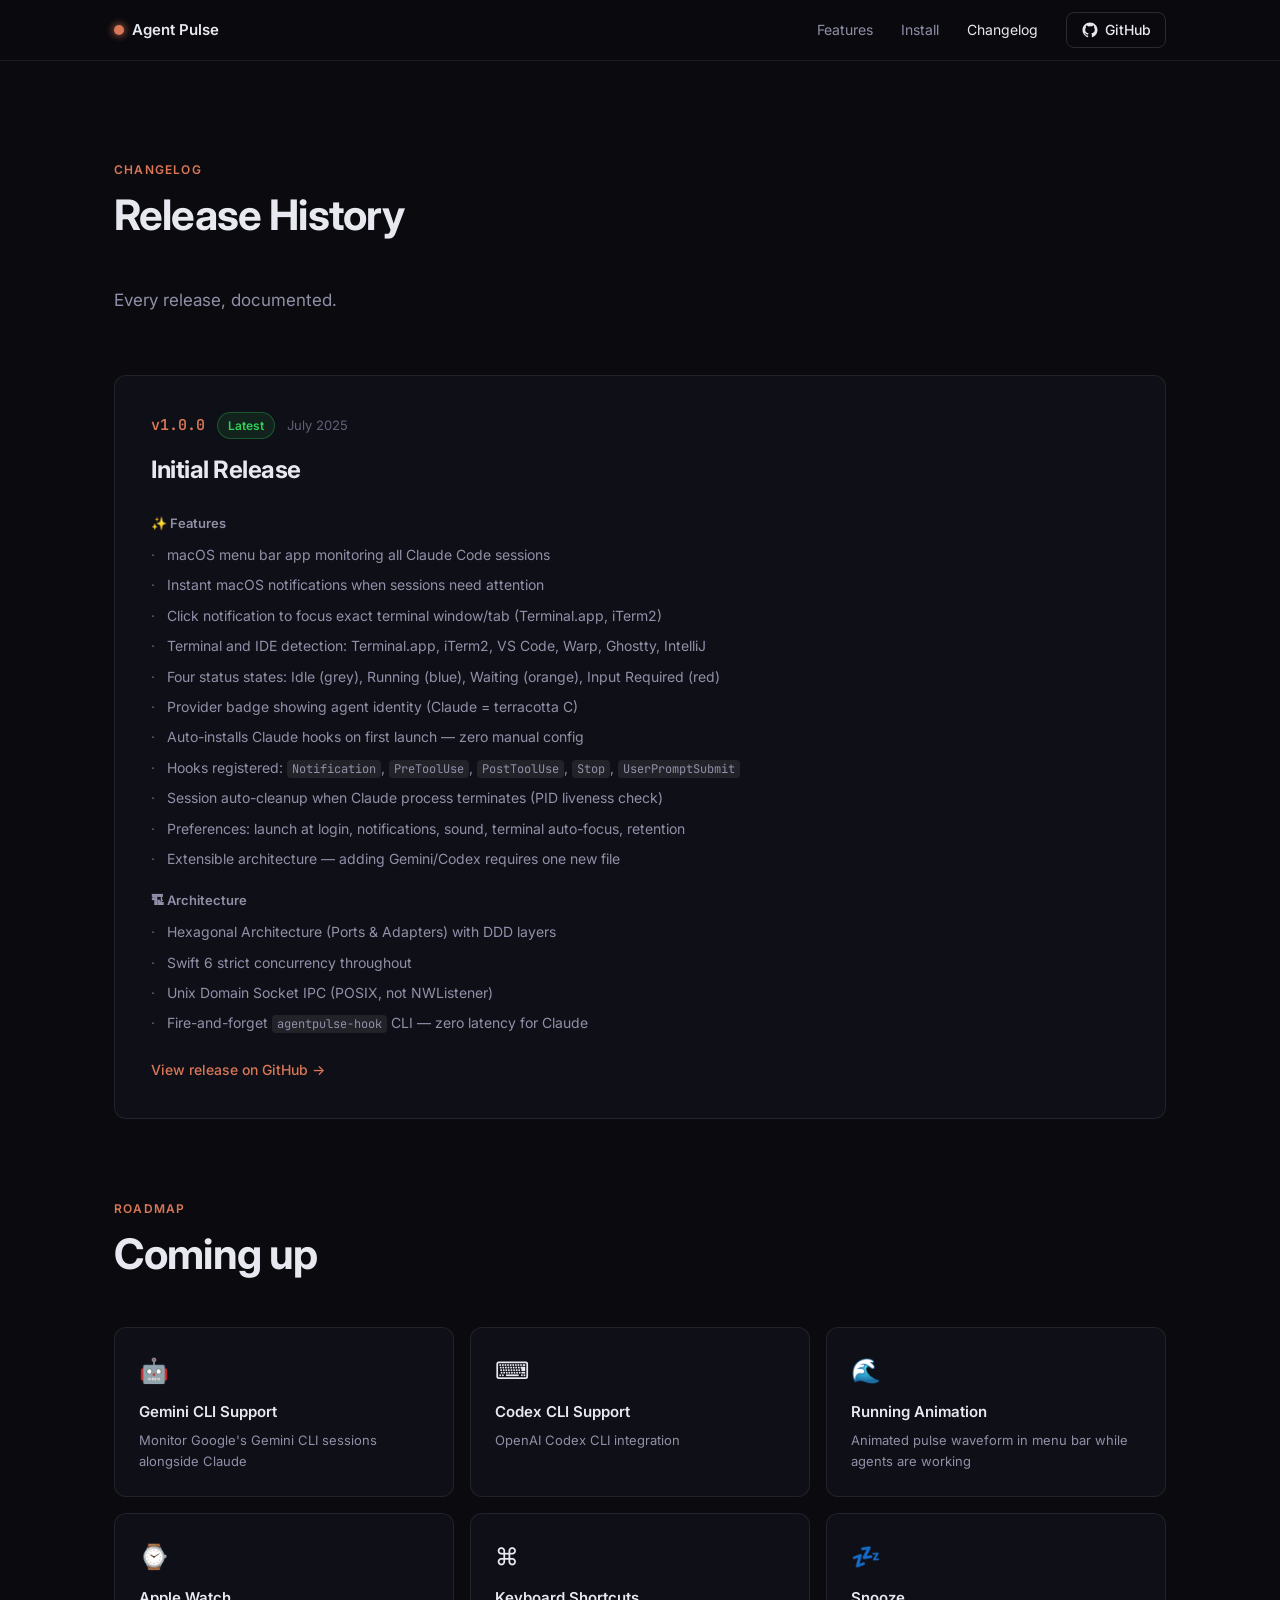
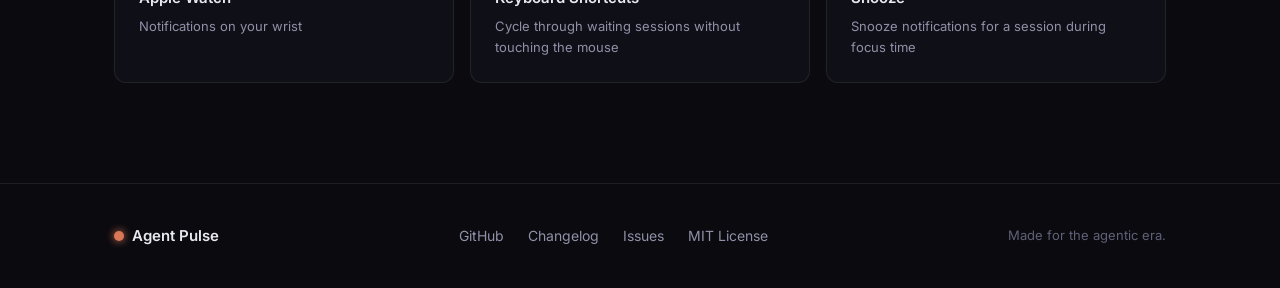
==== docs/changelog.html @ 5df6e978 "Add GitHub Pages site with hero, features, install, changelog" ====
<!DOCTYPE html>
<html lang="en">
<head>
  <meta charset="UTF-8" />
  <meta name="viewport" content="width=device-width, initial-scale=1.0" />
  <title>Changelog — Agent Pulse</title>
  <meta name="description" content="Agent Pulse release history and changelog." />
  <link rel="stylesheet" href="assets/css/style.css" />
  <link href="https://fonts.googleapis.com/css2?family=Inter:wght@300;400;500;600;700&family=JetBrains+Mono:wght@400;500&display=swap" rel="stylesheet" />
</head>
<body>

<nav class="nav">
  <div class="nav-inner">
    <div class="nav-logo">
      <a href="index.html" style="display:flex;align-items:center;gap:8px;text-decoration:none;color:inherit">
        <span class="nav-dot"></span>
        <span class="nav-name">Agent Pulse</span>
      </a>
    </div>
    <div class="nav-links">
      <a href="index.html#features">Features</a>
      <a href="index.html#install">Install</a>
      <a href="changelog.html" class="nav-active">Changelog</a>
      <a href="https://github.com/useagentpulse/agentpulse-app" target="_blank" class="nav-github">
        <svg width="18" height="18" viewBox="0 0 24 24" fill="currentColor"><path d="M12 2C6.477 2 2 6.484 2 12.017c0 4.425 2.865 8.18 6.839 9.504.5.092.682-.217.682-.483 0-.237-.008-.868-.013-1.703-2.782.605-3.369-1.343-3.369-1.343-.454-1.158-1.11-1.466-1.11-1.466-.908-.62.069-.608.069-.608 1.003.07 1.531 1.032 1.531 1.032.892 1.53 2.341 1.088 2.91.832.092-.647.35-1.088.636-1.338-2.22-.253-4.555-1.113-4.555-4.951 0-1.093.39-1.988 1.029-2.688-.103-.253-.446-1.272.098-2.65 0 0 .84-.27 2.75 1.026A9.564 9.564 0 0112 6.844c.85.004 1.705.115 2.504.337 1.909-1.296 2.747-1.027 2.747-1.027.546 1.379.202 2.398.1 2.651.64.7 1.028 1.595 1.028 2.688 0 3.848-2.339 4.695-4.566 4.943.359.309.678.92.678 1.855 0 1.338-.012 2.419-.012 2.747 0 .268.18.58.688.482A10.019 10.019 0 0022 12.017C22 6.484 17.522 2 12 2z"/></svg>
        GitHub
      </a>
    </div>
  </div>
</nav>

<main class="changelog-page">
  <div class="container">
    <div class="changelog-header">
      <div class="section-label">Changelog</div>
      <h1 class="section-title">Release History</h1>
      <p class="changelog-sub">Every release, documented.</p>
    </div>

    <div class="changelog-list">

      <div class="changelog-entry">
        <div class="changelog-meta">
          <span class="changelog-version">v1.0.0</span>
          <span class="changelog-tag changelog-tag--latest">Latest</span>
          <span class="changelog-date">July 2025</span>
        </div>
        <h2 class="changelog-title">Initial Release</h2>
        <div class="changelog-body">
          <div class="changelog-section">
            <div class="changelog-section-title">✨ Features</div>
            <ul>
              <li>macOS menu bar app monitoring all Claude Code sessions</li>
              <li>Instant macOS notifications when sessions need attention</li>
              <li>Click notification to focus exact terminal window/tab (Terminal.app, iTerm2)</li>
              <li>Terminal and IDE detection: Terminal.app, iTerm2, VS Code, Warp, Ghostty, IntelliJ</li>
              <li>Four status states: Idle (grey), Running (blue), Waiting (orange), Input Required (red)</li>
              <li>Provider badge showing agent identity (Claude = terracotta C)</li>
              <li>Auto-installs Claude hooks on first launch — zero manual config</li>
              <li>Hooks registered: <code>Notification</code>, <code>PreToolUse</code>, <code>PostToolUse</code>, <code>Stop</code>, <code>UserPromptSubmit</code></li>
              <li>Session auto-cleanup when Claude process terminates (PID liveness check)</li>
              <li>Preferences: launch at login, notifications, sound, terminal auto-focus, retention</li>
              <li>Extensible architecture — adding Gemini/Codex requires one new file</li>
            </ul>
          </div>
          <div class="changelog-section">
            <div class="changelog-section-title">🏗 Architecture</div>
            <ul>
              <li>Hexagonal Architecture (Ports & Adapters) with DDD layers</li>
              <li>Swift 6 strict concurrency throughout</li>
              <li>Unix Domain Socket IPC (POSIX, not NWListener)</li>
              <li>Fire-and-forget <code>agentpulse-hook</code> CLI — zero latency for Claude</li>
            </ul>
          </div>
        </div>
        <a href="https://github.com/useagentpulse/agentpulse-app/releases/tag/v1.0.0" target="_blank" class="changelog-release-link">
          View release on GitHub →
        </a>
      </div>

    </div>

    <div class="changelog-upcoming">
      <div class="section-label">Roadmap</div>
      <h2 class="section-title">Coming up</h2>
      <div class="roadmap-grid">
        <div class="roadmap-item">
          <div class="roadmap-icon">🤖</div>
          <div class="roadmap-name">Gemini CLI Support</div>
          <div class="roadmap-desc">Monitor Google's Gemini CLI sessions alongside Claude</div>
        </div>
        <div class="roadmap-item">
          <div class="roadmap-icon">⌨️</div>
          <div class="roadmap-name">Codex CLI Support</div>
          <div class="roadmap-desc">OpenAI Codex CLI integration</div>
        </div>
        <div class="roadmap-item">
          <div class="roadmap-icon">🌊</div>
          <div class="roadmap-name">Running Animation</div>
          <div class="roadmap-desc">Animated pulse waveform in menu bar while agents are working</div>
        </div>
        <div class="roadmap-item">
          <div class="roadmap-icon">⌚</div>
          <div class="roadmap-name">Apple Watch</div>
          <div class="roadmap-desc">Notifications on your wrist</div>
        </div>
        <div class="roadmap-item">
          <div class="roadmap-icon">⌘</div>
          <div class="roadmap-name">Keyboard Shortcuts</div>
          <div class="roadmap-desc">Cycle through waiting sessions without touching the mouse</div>
        </div>
        <div class="roadmap-item">
          <div class="roadmap-icon">💤</div>
          <div class="roadmap-name">Snooze</div>
          <div class="roadmap-desc">Snooze notifications for a session during focus time</div>
        </div>
      </div>
    </div>
  </div>
</main>

<footer class="footer">
  <div class="container footer-inner">
    <div class="footer-logo">
      <span class="nav-dot"></span>
      <span>Agent Pulse</span>
    </div>
    <div class="footer-links">
      <a href="https://github.com/useagentpulse/agentpulse-app" target="_blank">GitHub</a>
      <a href="changelog.html">Changelog</a>
      <a href="https://github.com/useagentpulse/agentpulse-app/issues" target="_blank">Issues</a>
      <a href="https://github.com/useagentpulse/agentpulse-app/blob/main/LICENSE" target="_blank">MIT License</a>
    </div>
    <div class="footer-copy">Made for the agentic era.</div>
  </div>
</footer>

<script src="assets/js/main.js"></script>
</body>
</html>
---- docs/assets/css/style.css ----
/* ============================================================
   Agent Pulse — Site Styles
   Dark theme, agentic aesthetic
   ============================================================ */

*, *::before, *::after { box-sizing: border-box; margin: 0; padding: 0; }

:root {
  --bg:        #0a0a0f;
  --bg-2:      #0f0f17;
  --bg-3:      #141420;
  --border:    rgba(255,255,255,0.08);
  --border-2:  rgba(255,255,255,0.14);
  --text:      #e8e8f0;
  --text-2:    #9090a8;
  --text-3:    #606078;
  --accent:    #D97757;
  --blue:      #0A84FF;
  --orange:    #FF9F0A;
  --red:       #FF453A;
  --green:     #30D158;
  --grey:      #B0B0B0;
  --radius:    12px;
  --radius-sm: 8px;
}

html { scroll-behavior: smooth; }

body {
  font-family: 'Inter', system-ui, sans-serif;
  background: var(--bg);
  color: var(--text);
  line-height: 1.6;
  overflow-x: hidden;
}

a { color: inherit; text-decoration: none; }
.container { max-width: 1100px; margin: 0 auto; padding: 0 24px; }

/* ── NAV ─────────────────────────────────────────────────── */
.nav {
  position: fixed; top: 0; left: 0; right: 0; z-index: 100;
  background: rgba(10,10,15,0.85);
  backdrop-filter: blur(20px);
  border-bottom: 1px solid var(--border);
}
.nav-inner {
  max-width: 1100px; margin: 0 auto; padding: 0 24px;
  height: 60px; display: flex; align-items: center; justify-content: space-between;
}
.nav-logo { display: flex; align-items: center; gap: 10px; font-weight: 600; font-size: 15px; }
.nav-dot {
  width: 10px; height: 10px; border-radius: 50%;
  background: var(--accent);
  box-shadow: 0 0 8px var(--accent);
  animation: breathe 2s ease-in-out infinite;
}
@keyframes breathe {
  0%,100% { opacity: 1; transform: scale(1); }
  50%      { opacity: 0.4; transform: scale(0.85); }
}
.nav-links { display: flex; align-items: center; gap: 28px; font-size: 14px; color: var(--text-2); }
.nav-links a:hover { color: var(--text); }
.nav-active { color: var(--text) !important; }
.nav-github {
  display: flex; align-items: center; gap: 6px;
  padding: 6px 14px; border-radius: var(--radius-sm);
  border: 1px solid var(--border-2);
  color: var(--text) !important;
  font-weight: 500;
  transition: border-color 0.2s, background 0.2s;
}
.nav-github:hover { background: rgba(255,255,255,0.05); border-color: var(--border-2); }

/* ── HERO ────────────────────────────────────────────────── */
.hero {
  min-height: 100vh; display: flex; align-items: center;
  padding: 100px 24px 80px;
  position: relative; overflow: hidden;
  max-width: 1100px; margin: 0 auto;
  gap: 60px; flex-wrap: wrap; justify-content: center;
}
.hero-bg { position: fixed; inset: 0; pointer-events: none; z-index: 0; }
.grid-lines {
  position: absolute; inset: 0;
  background-image:
    linear-gradient(rgba(255,255,255,0.02) 1px, transparent 1px),
    linear-gradient(90deg, rgba(255,255,255,0.02) 1px, transparent 1px);
  background-size: 60px 60px;
}
.glow {
  position: absolute; border-radius: 50%; filter: blur(100px); opacity: 0.15;
}
.glow-1 {
  width: 600px; height: 600px; top: -200px; left: -200px;
  background: radial-gradient(circle, var(--accent) 0%, transparent 70%);
}
.glow-2 {
  width: 500px; height: 500px; bottom: -100px; right: -100px;
  background: radial-gradient(circle, var(--blue) 0%, transparent 70%);
}
.hero-content { position: relative; z-index: 1; max-width: 560px; flex: 1 1 400px; }
.hero-badge {
  display: inline-flex; align-items: center; gap: 8px;
  padding: 6px 14px; border-radius: 100px;
  border: 1px solid var(--border-2);
  background: rgba(255,255,255,0.04);
  font-size: 13px; color: var(--text-2); margin-bottom: 28px;
}
.badge-dot {
  width: 7px; height: 7px; border-radius: 50%;
  background: var(--green);
  box-shadow: 0 0 6px var(--green);
}
.hero-title {
  font-size: clamp(36px, 5vw, 60px);
  font-weight: 700; line-height: 1.1;
  letter-spacing: -0.03em; margin-bottom: 20px;
}
.hero-highlight {
  background: linear-gradient(135deg, var(--accent) 0%, #f0a060 100%);
  -webkit-background-clip: text; -webkit-text-fill-color: transparent;
}
.hero-sub { font-size: 18px; color: var(--text-2); line-height: 1.7; margin-bottom: 36px; }
.hero-actions { display: flex; gap: 12px; flex-wrap: wrap; margin-bottom: 20px; }
.hero-version { font-size: 13px; color: var(--text-3); }

/* Buttons */
.btn {
  display: inline-flex; align-items: center; gap: 8px;
  padding: 12px 24px; border-radius: var(--radius-sm);
  font-weight: 600; font-size: 15px; cursor: pointer;
  transition: all 0.2s; border: none;
}
.btn-primary {
  background: var(--accent);
  color: white;
  box-shadow: 0 0 20px rgba(217,119,87,0.3);
}
.btn-primary:hover { background: #e8895a; box-shadow: 0 0 30px rgba(217,119,87,0.5); transform: translateY(-1px); }
.btn-ghost {
  background: rgba(255,255,255,0.06);
  color: var(--text);
  border: 1px solid var(--border-2);
}
.btn-ghost:hover { background: rgba(255,255,255,0.1); }

/* ── MENU BAR MOCKUP ─────────────────────────────────────── */
.hero-mockup { position: relative; z-index: 1; flex: 1 1 320px; max-width: 380px; }
.menubar-strip {
  background: rgba(30,30,40,0.9);
  border: 1px solid var(--border-2);
  border-radius: var(--radius-sm) var(--radius-sm) 0 0;
  padding: 8px 14px;
  display: flex; align-items: center; justify-content: space-between;
}
.menubar-icons { display: flex; gap: 8px; }
.mb-icon {
  width: 28px; height: 18px;
  background: rgba(255,255,255,0.1); border-radius: 4px;
}
.menubar-app { display: flex; align-items: center; gap: 5px; }
.pulse-icon { opacity: 0.9; }
.status-dot {
  width: 8px; height: 8px; border-radius: 50%; flex-shrink: 0;
}
.status-dot--red    { background: var(--red); box-shadow: 0 0 6px var(--red); }
.status-dot--blue   { background: var(--blue); box-shadow: 0 0 6px var(--blue); }
.status-dot--grey   { background: var(--grey); }
.status-dot--green  { background: var(--green); }
.status-dot--orange { background: var(--orange); }
.pulse-anim { animation: pulse-red 0.5s ease-in-out infinite alternate; }
@keyframes pulse-red {
  from { opacity: 1; box-shadow: 0 0 6px var(--red); }
  to   { opacity: 0.15; box-shadow: 0 0 2px var(--red); }
}
.popup-window {
  background: rgba(20,20,32,0.98);
  border: 1px solid var(--border-2);
  border-top: none;
  border-radius: 0 0 var(--radius) var(--radius);
  overflow: hidden;
  box-shadow: 0 40px 80px rgba(0,0,0,0.6);
}
.popup-header {
  display: flex; align-items: center; justify-content: space-between;
  padding: 12px 14px;
}
.popup-header-left { display: flex; align-items: center; gap: 8px; }
.popup-title { font-weight: 600; font-size: 14px; }
.popup-badge {
  background: var(--red); color: white;
  width: 20px; height: 20px; border-radius: 50%;
  font-size: 11px; font-weight: 700;
  display: flex; align-items: center; justify-content: center;
}
.popup-divider { height: 1px; background: var(--border); }
.popup-sessions { padding: 4px 0; }
.session-row {
  display: flex; align-items: center; justify-content: space-between;
  padding: 8px 14px; gap: 8px;
  transition: background 0.15s;
}
.session-row:hover { background: rgba(255,255,255,0.04); }
.session-row--permission { background: rgba(255,69,58,0.05); }
.session-left { display: flex; align-items: center; gap: 8px; flex: 1; min-width: 0; }
.session-info { min-width: 0; }
.session-name { font-size: 13px; font-weight: 500; white-space: nowrap; overflow: hidden; text-overflow: ellipsis; }
.session-meta { display: flex; align-items: center; gap: 4px; margin-top: 2px; }
.provider-badge {
  font-size: 9px; font-weight: 700;
  background: var(--accent); color: white;
  width: 14px; height: 14px; border-radius: 50%;
  display: flex; align-items: center; justify-content: center;
  flex-shrink: 0;
}
.terminal-name { font-size: 11px; font-weight: 600; color: var(--text-2); }
.session-path { font-size: 11px; color: var(--text-3); white-space: nowrap; overflow: hidden; text-overflow: ellipsis; }
.session-right { text-align: right; flex-shrink: 0; }
.session-status { font-size: 11px; font-weight: 600; }
.session-status--red    { color: var(--red); }
.session-status--blue   { color: var(--blue); }
.session-status--grey   { color: var(--grey); }
.session-time { font-size: 10px; color: var(--text-3); margin-top: 2px; }
.popup-footer {
  display: flex; justify-content: space-between;
  padding: 10px 14px;
  font-size: 12px; color: var(--text-2);
}

/* ── PROBLEM TIMELINE ─────────────────────────────────────── */
.problem { padding: 100px 0; background: var(--bg-2); }
.timeline { max-width: 600px; margin: 0 auto; }
.timeline-item {
  display: flex; gap: 20px; align-items: flex-start;
  margin-bottom: 8px;
}
.timeline-time {
  font-family: 'JetBrains Mono', monospace;
  font-size: 13px; color: var(--text-3);
  width: 48px; flex-shrink: 0; padding-top: 2px;
}
.timeline-content { display: flex; align-items: flex-start; gap: 12px; flex: 1; }
.timeline-dot {
  width: 10px; height: 10px; border-radius: 50%; flex-shrink: 0; margin-top: 5px;
}
.timeline-dot--green  { background: var(--green); }
.timeline-dot--grey   { background: var(--text-3); }
.timeline-dot--red    { background: var(--red); box-shadow: 0 0 8px var(--red); }
.timeline-text { font-size: 15px; color: var(--text-2); padding-bottom: 16px; }
.timeline-text--alert { color: var(--red); font-weight: 500; }
.timeline-text--good  { color: var(--green); font-weight: 500; }
.lost { color: var(--red); font-weight: 600; }
.timeline-with {
  border-top: 1px solid var(--border);
  padding-top: 20px; margin-top: 12px;
}
.with-badge {
  display: inline-block; margin-bottom: 16px; margin-left: 68px;
  background: rgba(48,209,88,0.1); color: var(--green);
  border: 1px solid rgba(48,209,88,0.3);
  padding: 4px 12px; border-radius: 100px; font-size: 13px; font-weight: 500;
}

/* ── SECTIONS ─────────────────────────────────────────────── */
.section-label {
  font-size: 12px; font-weight: 600; letter-spacing: 0.1em;
  text-transform: uppercase; color: var(--accent);
  margin-bottom: 12px;
}
.section-title {
  font-size: clamp(28px, 4vw, 42px);
  font-weight: 700; line-height: 1.15;
  letter-spacing: -0.02em; margin-bottom: 48px;
}

/* ── FEATURES ─────────────────────────────────────────────── */
.features { padding: 100px 0; }
.features-grid {
  display: grid;
  grid-template-columns: repeat(3, 1fr);
  gap: 16px;
}
.feature-card {
  background: var(--bg-2);
  border: 1px solid var(--border);
  border-radius: var(--radius);
  padding: 28px;
  transition: border-color 0.2s, transform 0.2s;
}
.feature-card:hover { border-color: var(--border-2); transform: translateY(-2px); }
.feature-card--large { grid-column: span 2; }
.feature-icon {
  width: 44px; height: 44px; border-radius: var(--radius-sm);
  background: rgba(217,119,87,0.1);
  border: 1px solid rgba(217,119,87,0.2);
  display: flex; align-items: center; justify-content: center;
  color: var(--accent); margin-bottom: 16px;
}
.feature-card h3 { font-size: 17px; font-weight: 600; margin-bottom: 8px; }
.feature-card p { font-size: 14px; color: var(--text-2); line-height: 1.6; }
.feature-notif {
  display: flex; align-items: center; gap: 12px;
  margin-top: 20px; padding: 14px 16px;
  background: rgba(255,255,255,0.04);
  border: 1px solid var(--border-2);
  border-radius: var(--radius-sm);
}
.notif-icon { font-size: 20px; }
.notif-title { font-size: 13px; font-weight: 600; }
.notif-sub { font-size: 12px; color: var(--text-2); margin-top: 2px; }

/* ── TERMINALS ────────────────────────────────────────────── */
.terminals { padding: 80px 0; background: var(--bg-2); }
.terminals-grid { display: flex; flex-wrap: wrap; gap: 10px; }
.terminal-pill {
  padding: 8px 18px; border-radius: 100px;
  border: 1px solid var(--border-2);
  font-size: 14px; font-weight: 500;
  background: rgba(255,255,255,0.04);
}
.terminal-pill--coming { color: var(--text-3); border-style: dashed; }

/* ── INSTALL ──────────────────────────────────────────────── */
.install { padding: 100px 0; }
.install-steps { display: flex; flex-direction: column; gap: 32px; margin-bottom: 40px; }
.install-step { display: flex; gap: 20px; align-items: flex-start; }
.step-num {
  width: 36px; height: 36px; border-radius: 50%;
  background: rgba(217,119,87,0.15);
  border: 1px solid rgba(217,119,87,0.3);
  color: var(--accent); font-weight: 700; font-size: 15px;
  display: flex; align-items: center; justify-content: center;
  flex-shrink: 0;
}
.step-body { flex: 1; }
.step-title { font-size: 17px; font-weight: 600; margin-bottom: 10px; }
.step-body p { font-size: 15px; color: var(--text-2); }
.step-alt { font-size: 13px; color: var(--text-3); margin-top: 10px; }
.step-alt a { color: var(--accent); text-decoration: underline; }
.code-block {
  display: flex; align-items: center; justify-content: space-between;
  background: var(--bg-3);
  border: 1px solid var(--border-2);
  border-radius: var(--radius-sm);
  padding: 14px 16px;
  font-family: 'JetBrains Mono', monospace;
  font-size: 13px; color: var(--text);
  gap: 12px;
}
.code-block code { flex: 1; white-space: pre; }
.copy-btn {
  background: rgba(255,255,255,0.08);
  border: 1px solid var(--border-2);
  color: var(--text-2); font-size: 12px;
  padding: 4px 12px; border-radius: 6px;
  cursor: pointer; flex-shrink: 0;
  transition: all 0.15s; font-family: inherit;
}
.copy-btn:hover { background: rgba(255,255,255,0.14); color: var(--text); }
.copy-btn.copied { color: var(--green); border-color: rgba(48,209,88,0.3); }
.inline-code {
  font-family: 'JetBrains Mono', monospace;
  font-size: 13px; background: rgba(255,255,255,0.08);
  padding: 2px 6px; border-radius: 4px;
}
.requirements {
  display: flex; gap: 12px; align-items: center;
  font-size: 13px; color: var(--text-3); flex-wrap: wrap;
}

/* ── STATUS STATES ────────────────────────────────────────── */
.states { padding: 100px 0; background: var(--bg-2); }
.states-grid {
  display: grid; grid-template-columns: repeat(4, 1fr); gap: 16px;
}
.state-card {
  background: var(--bg-3);
  border: 1px solid var(--border);
  border-radius: var(--radius);
  padding: 24px;
  text-align: center;
  transition: border-color 0.2s;
}
.state-card:hover { border-color: var(--border-2); }
.state-card--highlight { border-color: rgba(255,69,58,0.3); background: rgba(255,69,58,0.05); }
.state-icon {
  display: flex; align-items: center; justify-content: center; gap: 6px;
  background: rgba(255,255,255,0.06);
  border-radius: var(--radius-sm);
  padding: 12px; margin-bottom: 14px;
}
.state-dot--pulse { animation: pulse-red 0.5s ease-in-out infinite alternate; }
.state-name { font-size: 15px; font-weight: 600; margin-bottom: 6px; }
.state-desc { font-size: 13px; color: var(--text-2); }

/* ── OPEN SOURCE ──────────────────────────────────────────── */
.opensource { padding: 100px 0; }
.opensource-inner { display: flex; gap: 60px; align-items: flex-start; flex-wrap: wrap; }
.os-text { flex: 1 1 360px; }
.os-text p { font-size: 16px; color: var(--text-2); margin-bottom: 28px; line-height: 1.7; }
.providers-roadmap { display: flex; flex-wrap: wrap; gap: 8px; margin-bottom: 32px; }
.provider {
  padding: 6px 14px; border-radius: 100px; font-size: 13px; font-weight: 500;
}
.provider--done { background: rgba(48,209,88,0.1); color: var(--green); border: 1px solid rgba(48,209,88,0.3); }
.provider--soon { background: rgba(255,255,255,0.04); color: var(--text-3); border: 1px solid var(--border); }

.os-code { flex: 1 1 380px; }
.code-window {
  background: var(--bg-3);
  border: 1px solid var(--border-2);
  border-radius: var(--radius);
  overflow: hidden;
}
.code-window-bar {
  display: flex; align-items: center; gap: 6px;
  padding: 10px 14px;
  background: rgba(255,255,255,0.03);
  border-bottom: 1px solid var(--border);
}
.code-window-bar span {
  width: 10px; height: 10px; border-radius: 50%; background: rgba(255,255,255,0.15);
}
.code-window-title { margin-left: 8px; font-size: 12px; color: var(--text-3); font-family: 'JetBrains Mono', monospace; }
.code-content {
  padding: 20px; font-size: 13px; line-height: 1.75;
  font-family: 'JetBrains Mono', monospace;
  white-space: pre; overflow-x: auto;
}
.code-comment  { color: #606080; }
.code-keyword  { color: #FC5FA3; }
.code-type     { color: #5DD8FF; }
.code-string   { color: #FC6A5D; }
.code-num      { color: #D0BF69; }
.code-fn       { color: #67B7A4; }

/* ── FOOTER ──────────────────────────────────────────────── */
.footer {
  border-top: 1px solid var(--border);
  padding: 40px 0;
}
.footer-inner {
  display: flex; align-items: center; justify-content: space-between;
  flex-wrap: wrap; gap: 16px;
}
.footer-logo { display: flex; align-items: center; gap: 8px; font-weight: 600; font-size: 15px; }
.footer-links { display: flex; gap: 24px; font-size: 14px; color: var(--text-2); }
.footer-links a:hover { color: var(--text); }
.footer-copy { font-size: 13px; color: var(--text-3); }

/* ── CHANGELOG PAGE ──────────────────────────────────────── */
.changelog-page { padding-top: 80px; min-height: 100vh; }
.changelog-header { padding: 80px 0 60px; }
.changelog-sub { font-size: 17px; color: var(--text-2); }
.changelog-list { display: flex; flex-direction: column; gap: 48px; padding-bottom: 80px; }
.changelog-entry {
  border: 1px solid var(--border);
  border-radius: var(--radius);
  padding: 36px;
  background: var(--bg-2);
}
.changelog-meta { display: flex; align-items: center; gap: 12px; margin-bottom: 12px; flex-wrap: wrap; }
.changelog-version {
  font-family: 'JetBrains Mono', monospace;
  font-size: 15px; font-weight: 600; color: var(--accent);
}
.changelog-tag {
  padding: 3px 10px; border-radius: 100px; font-size: 12px; font-weight: 600;
}
.changelog-tag--latest { background: rgba(48,209,88,0.1); color: var(--green); border: 1px solid rgba(48,209,88,0.3); }
.changelog-date { font-size: 13px; color: var(--text-3); }
.changelog-title { font-size: 24px; font-weight: 700; margin-bottom: 24px; letter-spacing: -0.02em; }
.changelog-body { display: flex; flex-direction: column; gap: 20px; }
.changelog-section-title { font-size: 13px; font-weight: 600; color: var(--text-2); margin-bottom: 10px; }
.changelog-body ul { list-style: none; display: flex; flex-direction: column; gap: 8px; }
.changelog-body li {
  font-size: 14px; color: var(--text-2); padding-left: 16px; position: relative;
}
.changelog-body li::before {
  content: '·'; position: absolute; left: 0; color: var(--text-3);
}
.changelog-body code { font-family: 'JetBrains Mono', monospace; font-size: 12px; background: rgba(255,255,255,0.08); padding: 1px 5px; border-radius: 4px; }
.changelog-release-link {
  display: inline-block; margin-top: 24px;
  font-size: 14px; color: var(--accent); font-weight: 500;
}
.changelog-release-link:hover { text-decoration: underline; }
.changelog-upcoming { padding-bottom: 100px; }
.roadmap-grid { display: grid; grid-template-columns: repeat(3, 1fr); gap: 16px; }
.roadmap-item {
  background: var(--bg-2); border: 1px solid var(--border);
  border-radius: var(--radius); padding: 24px;
}
.roadmap-icon { font-size: 24px; margin-bottom: 10px; }
.roadmap-name { font-size: 15px; font-weight: 600; margin-bottom: 6px; }
.roadmap-desc { font-size: 13px; color: var(--text-2); }

/* ── RESPONSIVE ──────────────────────────────────────────── */
@media (max-width: 768px) {
  .features-grid { grid-template-columns: 1fr; }
  .feature-card--large { grid-column: span 1; }
  .states-grid { grid-template-columns: repeat(2, 1fr); }
  .roadmap-grid { grid-template-columns: 1fr 1fr; }
  .opensource-inner { flex-direction: column; }
  .hero { flex-direction: column; }
  .nav-links { gap: 16px; }
}
@media (max-width: 480px) {
  .states-grid { grid-template-columns: 1fr; }
  .roadmap-grid { grid-template-columns: 1fr; }
  .nav-links a:not(.nav-github) { display: none; }
}
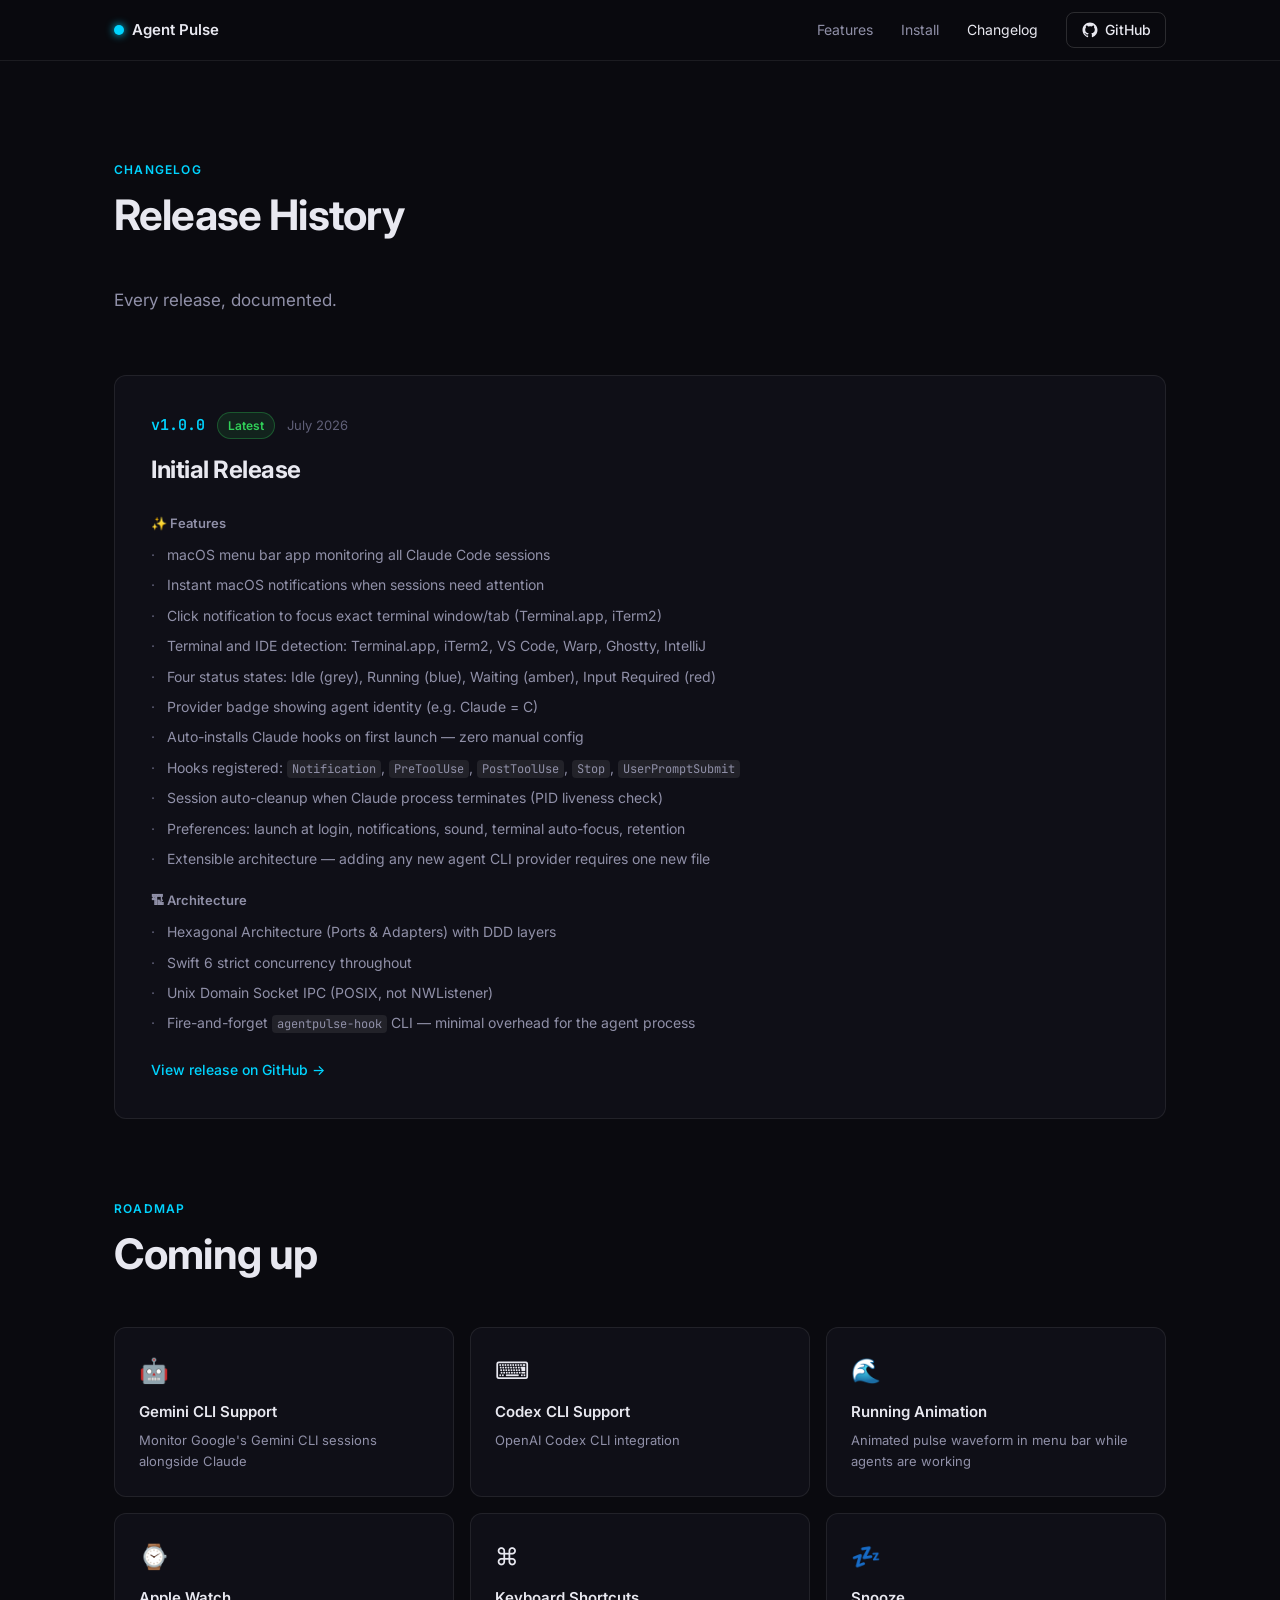
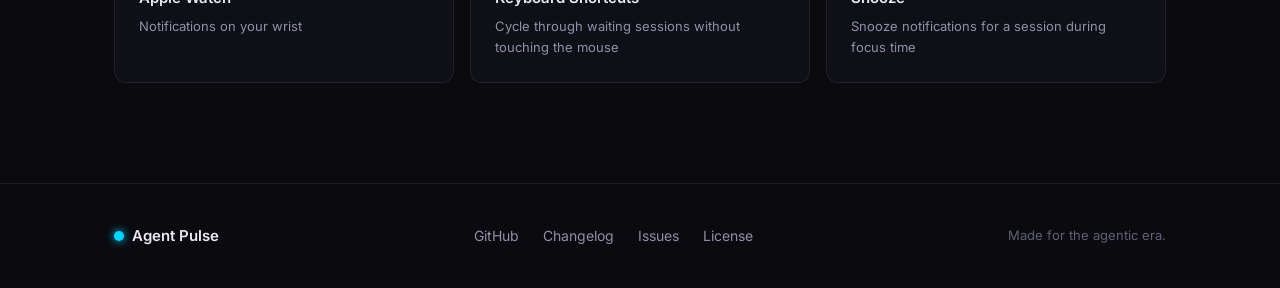
==== commit 9a56d218: "Fix incorrect claims, update session names, generic provider example, favicon" ====
--- a/docs/changelog.html
+++ b/docs/changelog.html
@@ -5,6 +5,7 @@
   <meta name="viewport" content="width=device-width, initial-scale=1.0" />
   <title>Changelog — Agent Pulse</title>
   <meta name="description" content="Agent Pulse release history and changelog." />
+  <link rel="icon" type="image/svg+xml" href="assets/img/favicon.svg" />
   <link rel="stylesheet" href="assets/css/style.css" />
   <link href="https://fonts.googleapis.com/css2?family=Inter:wght@300;400;500;600;700&family=JetBrains+Mono:wght@400;500&display=swap" rel="stylesheet" />
 </head>
@@ -44,7 +45,7 @@
         <div class="changelog-meta">
           <span class="changelog-version">v1.0.0</span>
           <span class="changelog-tag changelog-tag--latest">Latest</span>
-          <span class="changelog-date">July 2025</span>
+          <span class="changelog-date">July 2026</span>
         </div>
         <h2 class="changelog-title">Initial Release</h2>
         <div class="changelog-body">
@@ -55,13 +56,13 @@
               <li>Instant macOS notifications when sessions need attention</li>
               <li>Click notification to focus exact terminal window/tab (Terminal.app, iTerm2)</li>
               <li>Terminal and IDE detection: Terminal.app, iTerm2, VS Code, Warp, Ghostty, IntelliJ</li>
-              <li>Four status states: Idle (grey), Running (blue), Waiting (orange), Input Required (red)</li>
-              <li>Provider badge showing agent identity (Claude = terracotta C)</li>
+              <li>Four status states: Idle (grey), Running (blue), Waiting (amber), Input Required (red)</li>
+              <li>Provider badge showing agent identity (e.g. Claude = C)</li>
               <li>Auto-installs Claude hooks on first launch — zero manual config</li>
               <li>Hooks registered: <code>Notification</code>, <code>PreToolUse</code>, <code>PostToolUse</code>, <code>Stop</code>, <code>UserPromptSubmit</code></li>
               <li>Session auto-cleanup when Claude process terminates (PID liveness check)</li>
               <li>Preferences: launch at login, notifications, sound, terminal auto-focus, retention</li>
-              <li>Extensible architecture — adding Gemini/Codex requires one new file</li>
+              <li>Extensible architecture — adding any new agent CLI provider requires one new file</li>
             </ul>
           </div>
           <div class="changelog-section">
@@ -70,7 +71,7 @@
               <li>Hexagonal Architecture (Ports & Adapters) with DDD layers</li>
               <li>Swift 6 strict concurrency throughout</li>
               <li>Unix Domain Socket IPC (POSIX, not NWListener)</li>
-              <li>Fire-and-forget <code>agentpulse-hook</code> CLI — zero latency for Claude</li>
+              <li>Fire-and-forget <code>agentpulse-hook</code> CLI — minimal overhead for the agent process</li>
             </ul>
           </div>
         </div>
@@ -130,7 +131,7 @@
       <a href="https://github.com/useagentpulse/agentpulse-app" target="_blank">GitHub</a>
       <a href="changelog.html">Changelog</a>
       <a href="https://github.com/useagentpulse/agentpulse-app/issues" target="_blank">Issues</a>
-      <a href="https://github.com/useagentpulse/agentpulse-app/blob/main/LICENSE" target="_blank">MIT License</a>
+      <a href="https://github.com/useagentpulse/agentpulse-app/blob/main/LICENSE" target="_blank">License</a>
     </div>
     <div class="footer-copy">Made for the agentic era.</div>
   </div>
--- a/docs/assets/css/style.css
+++ b/docs/assets/css/style.css
@@ -14,7 +14,8 @@
   --text:      #e8e8f0;
   --text-2:    #9090a8;
   --text-3:    #606078;
-  --accent:    #D97757;
+  --accent:    #00D4FF;
+  --accent-2:  #0099CC;
   --blue:      #0A84FF;
   --orange:    #FF9F0A;
   --red:       #FF453A;
@@ -51,8 +52,8 @@
 .nav-logo { display: flex; align-items: center; gap: 10px; font-weight: 600; font-size: 15px; }
 .nav-dot {
   width: 10px; height: 10px; border-radius: 50%;
-  background: var(--accent);
-  box-shadow: 0 0 8px var(--accent);
+  background: #00D4FF;
+  box-shadow: 0 0 8px #00D4FF;
   animation: breathe 2s ease-in-out infinite;
 }
 @keyframes breathe {
@@ -93,11 +94,11 @@
 }
 .glow-1 {
   width: 600px; height: 600px; top: -200px; left: -200px;
-  background: radial-gradient(circle, var(--accent) 0%, transparent 70%);
+  background: radial-gradient(circle, #00D4FF 0%, transparent 70%);
 }
 .glow-2 {
   width: 500px; height: 500px; bottom: -100px; right: -100px;
-  background: radial-gradient(circle, var(--blue) 0%, transparent 70%);
+  background: radial-gradient(circle, #0066AA 0%, transparent 70%);
 }
 .hero-content { position: relative; z-index: 1; max-width: 560px; flex: 1 1 400px; }
 .hero-badge {
@@ -118,7 +119,7 @@
   letter-spacing: -0.03em; margin-bottom: 20px;
 }
 .hero-highlight {
-  background: linear-gradient(135deg, var(--accent) 0%, #f0a060 100%);
+  background: linear-gradient(135deg, #00D4FF 0%, #60efff 100%);
   -webkit-background-clip: text; -webkit-text-fill-color: transparent;
 }
 .hero-sub { font-size: 18px; color: var(--text-2); line-height: 1.7; margin-bottom: 36px; }
@@ -133,11 +134,11 @@
   transition: all 0.2s; border: none;
 }
 .btn-primary {
-  background: var(--accent);
-  color: white;
-  box-shadow: 0 0 20px rgba(217,119,87,0.3);
-}
-.btn-primary:hover { background: #e8895a; box-shadow: 0 0 30px rgba(217,119,87,0.5); transform: translateY(-1px); }
+  background: #00D4FF;
+  color: #0a0a0f;
+  box-shadow: 0 0 20px rgba(0,212,255,0.3);
+}
+.btn-primary:hover { background: #33ddff; box-shadow: 0 0 30px rgba(0,212,255,0.5); transform: translateY(-1px); }
 .btn-ghost {
   background: rgba(255,255,255,0.06);
   color: var(--text);
@@ -290,10 +291,11 @@
 }
 .feature-card:hover { border-color: var(--border-2); transform: translateY(-2px); }
 .feature-card--large { grid-column: span 2; }
+.feature-card--wide  { grid-column: span 3; }
 .feature-icon {
   width: 44px; height: 44px; border-radius: var(--radius-sm);
-  background: rgba(217,119,87,0.1);
-  border: 1px solid rgba(217,119,87,0.2);
+  background: rgba(0,212,255,0.08);
+  border: 1px solid rgba(0,212,255,0.2);
   display: flex; align-items: center; justify-content: center;
   color: var(--accent); margin-bottom: 16px;
 }
@@ -327,8 +329,8 @@
 .install-step { display: flex; gap: 20px; align-items: flex-start; }
 .step-num {
   width: 36px; height: 36px; border-radius: 50%;
-  background: rgba(217,119,87,0.15);
-  border: 1px solid rgba(217,119,87,0.3);
+  background: rgba(0,212,255,0.1);
+  border: 1px solid rgba(0,212,255,0.3);
   color: var(--accent); font-weight: 700; font-size: 15px;
   display: flex; align-items: center; justify-content: center;
   flex-shrink: 0;
@@ -369,30 +371,26 @@
   font-size: 13px; color: var(--text-3); flex-wrap: wrap;
 }
 
-/* ── STATUS STATES ────────────────────────────────────────── */
-.states { padding: 100px 0; background: var(--bg-2); }
-.states-grid {
-  display: grid; grid-template-columns: repeat(4, 1fr); gap: 16px;
-}
-.state-card {
-  background: var(--bg-3);
+/* ── STATES STRIP ─────────────────────────────────────────── */
+.states { padding: 48px 0; background: var(--bg-2); }
+.states-strip {
+  display: flex; align-items: center; gap: 12px; flex-wrap: wrap;
+}
+.states-label { font-size: 13px; color: var(--text-3); margin-right: 4px; }
+.state-pill {
+  display: flex; align-items: center; gap: 6px;
+  padding: 6px 14px; border-radius: 100px;
+  background: rgba(255,255,255,0.04);
   border: 1px solid var(--border);
-  border-radius: var(--radius);
-  padding: 24px;
-  text-align: center;
-  transition: border-color 0.2s;
-}
-.state-card:hover { border-color: var(--border-2); }
-.state-card--highlight { border-color: rgba(255,69,58,0.3); background: rgba(255,69,58,0.05); }
-.state-icon {
-  display: flex; align-items: center; justify-content: center; gap: 6px;
-  background: rgba(255,255,255,0.06);
-  border-radius: var(--radius-sm);
-  padding: 12px; margin-bottom: 14px;
-}
-.state-dot--pulse { animation: pulse-red 0.5s ease-in-out infinite alternate; }
-.state-name { font-size: 15px; font-weight: 600; margin-bottom: 6px; }
-.state-desc { font-size: 13px; color: var(--text-2); }
+  font-size: 13px; color: var(--text-2);
+}
+.state-pill svg { opacity: 0.6; }
+.state-pill--alert { border-color: rgba(255,69,58,0.3); background: rgba(255,69,58,0.06); color: var(--text); }
+.state-pill-dot {
+  width: 7px; height: 7px; border-radius: 50%; flex-shrink: 0;
+}
+.state-pill-dot--pulse { animation: pulse-red 0.5s ease-in-out infinite alternate; }
+.feature-card--wide { grid-column: span 3; }
 
 /* ── OPEN SOURCE ──────────────────────────────────────────── */
 .opensource { padding: 100px 0; }
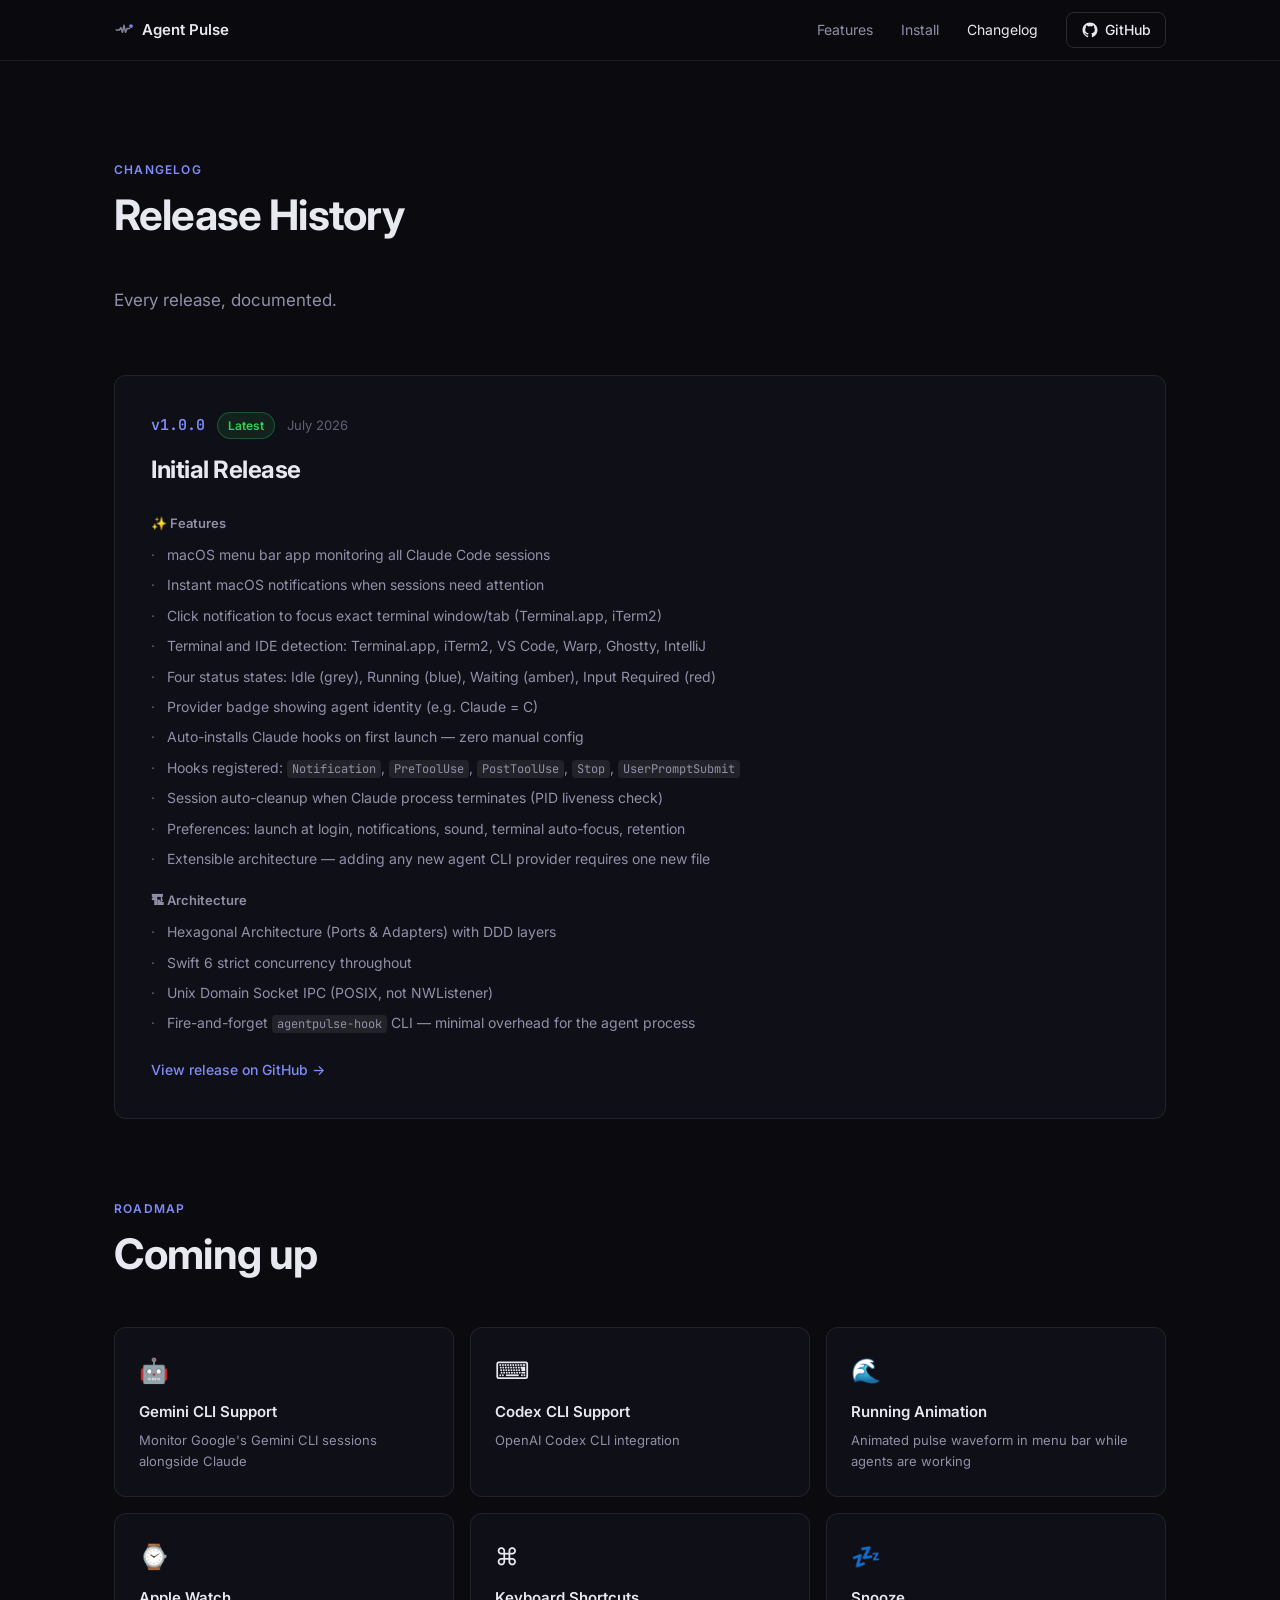
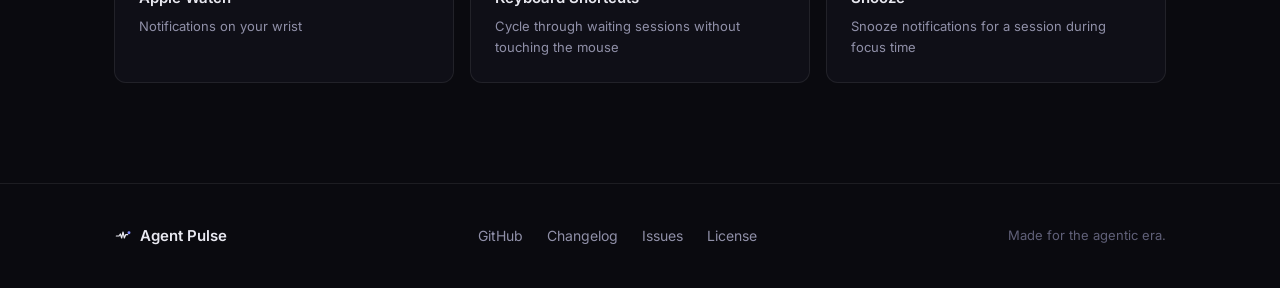
==== commit 85026faa: "Switch accent to soft indigo #818CF8, SVG pulse icon in nav/footer/favicon" ====
--- a/docs/changelog.html
+++ b/docs/changelog.html
@@ -15,7 +15,10 @@
   <div class="nav-inner">
     <div class="nav-logo">
       <a href="index.html" style="display:flex;align-items:center;gap:8px;text-decoration:none;color:inherit">
-        <span class="nav-dot"></span>
+        <svg class="nav-pulse-icon" width="20" height="14" viewBox="0 0 24 18" fill="none">
+          <path d="M2 9 H6 L8 6 L10 12 L12 3 L14 12 L16 7 H19" stroke="currentColor" stroke-width="2" stroke-linecap="round" stroke-linejoin="round"/>
+          <circle class="nav-status-dot" cx="21" cy="4" r="2.5" fill="#818CF8"/>
+        </svg>
         <span class="nav-name">Agent Pulse</span>
       </a>
     </div>
@@ -124,8 +127,11 @@
 <footer class="footer">
   <div class="container footer-inner">
     <div class="footer-logo">
-      <span class="nav-dot"></span>
-      <span>Agent Pulse</span>
+      <svg width="18" height="12" viewBox="0 0 24 18" fill="none">
+          <path d="M2 9 H6 L8 6 L10 12 L12 3 L14 12 L16 7 H19" stroke="currentColor" stroke-width="1.8" stroke-linecap="round" stroke-linejoin="round"/>
+          <circle cx="21" cy="4" r="2.2" fill="#818CF8"/>
+        </svg>
+        <span>Agent Pulse</span>
     </div>
     <div class="footer-links">
       <a href="https://github.com/useagentpulse/agentpulse-app" target="_blank">GitHub</a>
--- a/docs/assets/css/style.css
+++ b/docs/assets/css/style.css
@@ -14,8 +14,8 @@
   --text:      #e8e8f0;
   --text-2:    #9090a8;
   --text-3:    #606078;
-  --accent:    #00D4FF;
-  --accent-2:  #0099CC;
+  --accent:    #818CF8;
+  --accent-2:  #6366F1;
   --blue:      #0A84FF;
   --orange:    #FF9F0A;
   --red:       #FF453A;
@@ -52,10 +52,14 @@
 .nav-logo { display: flex; align-items: center; gap: 10px; font-weight: 600; font-size: 15px; }
 .nav-dot {
   width: 10px; height: 10px; border-radius: 50%;
-  background: #00D4FF;
-  box-shadow: 0 0 8px #00D4FF;
+  background: #818CF8;
+  box-shadow: 0 0 8px #818CF8;
   animation: breathe 2s ease-in-out infinite;
 }
+
+/* Nav SVG pulse icon */
+.nav-pulse-icon { opacity: 0.9; color: var(--text-2); flex-shrink: 0; }
+.nav-status-dot { animation: breathe 2s ease-in-out infinite; }
 @keyframes breathe {
   0%,100% { opacity: 1; transform: scale(1); }
   50%      { opacity: 0.4; transform: scale(0.85); }
@@ -94,11 +98,11 @@
 }
 .glow-1 {
   width: 600px; height: 600px; top: -200px; left: -200px;
-  background: radial-gradient(circle, #00D4FF 0%, transparent 70%);
+  background: radial-gradient(circle, #818CF8 0%, transparent 70%);
 }
 .glow-2 {
   width: 500px; height: 500px; bottom: -100px; right: -100px;
-  background: radial-gradient(circle, #0066AA 0%, transparent 70%);
+  background: radial-gradient(circle, #4338CA 0%, transparent 70%);
 }
 .hero-content { position: relative; z-index: 1; max-width: 560px; flex: 1 1 400px; }
 .hero-badge {
@@ -119,7 +123,7 @@
   letter-spacing: -0.03em; margin-bottom: 20px;
 }
 .hero-highlight {
-  background: linear-gradient(135deg, #00D4FF 0%, #60efff 100%);
+  background: linear-gradient(135deg, #818CF8 0%, #c4b5fd 100%);
   -webkit-background-clip: text; -webkit-text-fill-color: transparent;
 }
 .hero-sub { font-size: 18px; color: var(--text-2); line-height: 1.7; margin-bottom: 36px; }
@@ -134,11 +138,11 @@
   transition: all 0.2s; border: none;
 }
 .btn-primary {
-  background: #00D4FF;
-  color: #0a0a0f;
-  box-shadow: 0 0 20px rgba(0,212,255,0.3);
-}
-.btn-primary:hover { background: #33ddff; box-shadow: 0 0 30px rgba(0,212,255,0.5); transform: translateY(-1px); }
+  background: #818CF8;
+  color: #ffffff;
+  box-shadow: 0 0 20px rgba(129,140,248,0.3);
+}
+.btn-primary:hover { background: #a5b4fc; box-shadow: 0 0 30px rgba(129,140,248,0.5); transform: translateY(-1px); }
 .btn-ghost {
   background: rgba(255,255,255,0.06);
   color: var(--text);
@@ -294,8 +298,8 @@
 .feature-card--wide  { grid-column: span 3; }
 .feature-icon {
   width: 44px; height: 44px; border-radius: var(--radius-sm);
-  background: rgba(0,212,255,0.08);
-  border: 1px solid rgba(0,212,255,0.2);
+  background: rgba(129,140,248,0.08);
+  border: 1px solid rgba(129,140,248,0.2);
   display: flex; align-items: center; justify-content: center;
   color: var(--accent); margin-bottom: 16px;
 }
@@ -329,8 +333,8 @@
 .install-step { display: flex; gap: 20px; align-items: flex-start; }
 .step-num {
   width: 36px; height: 36px; border-radius: 50%;
-  background: rgba(0,212,255,0.1);
-  border: 1px solid rgba(0,212,255,0.3);
+  background: rgba(129,140,248,0.1);
+  border: 1px solid rgba(129,140,248,0.3);
   color: var(--accent); font-weight: 700; font-size: 15px;
   display: flex; align-items: center; justify-content: center;
   flex-shrink: 0;
